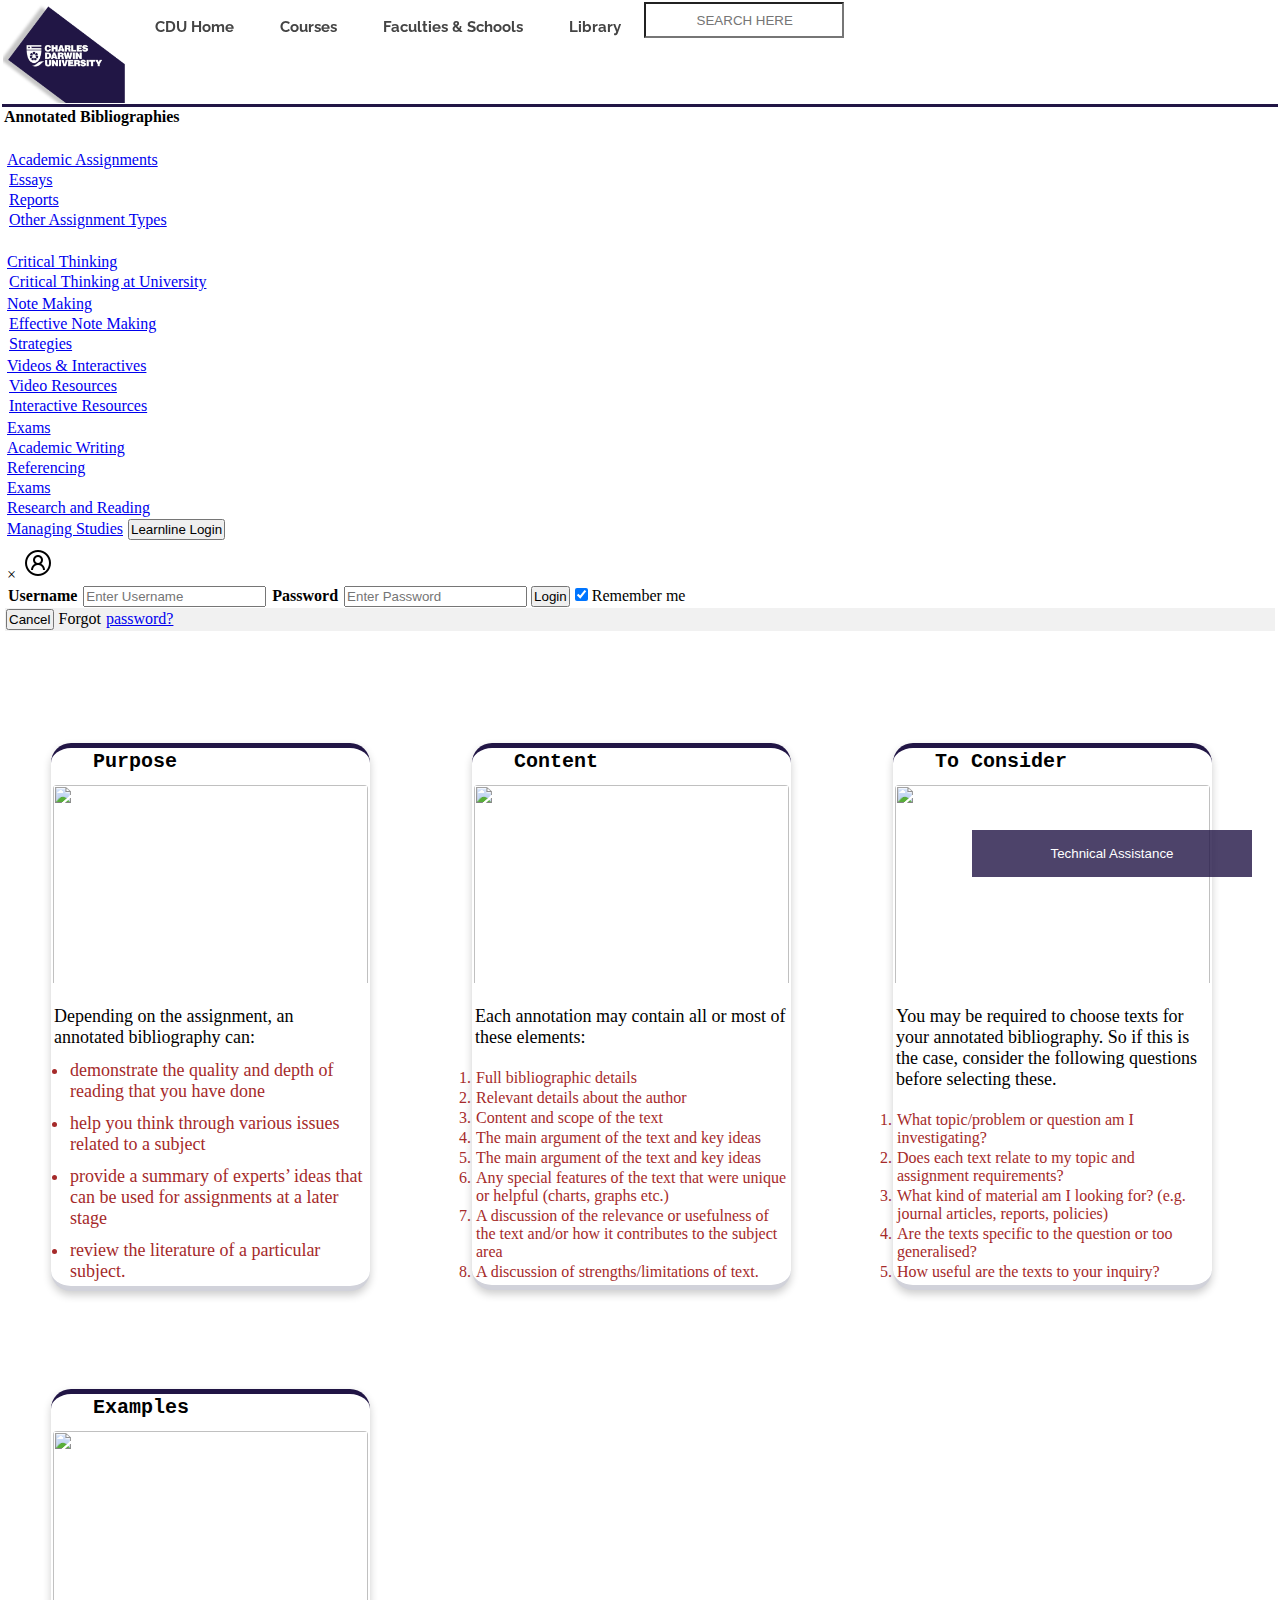
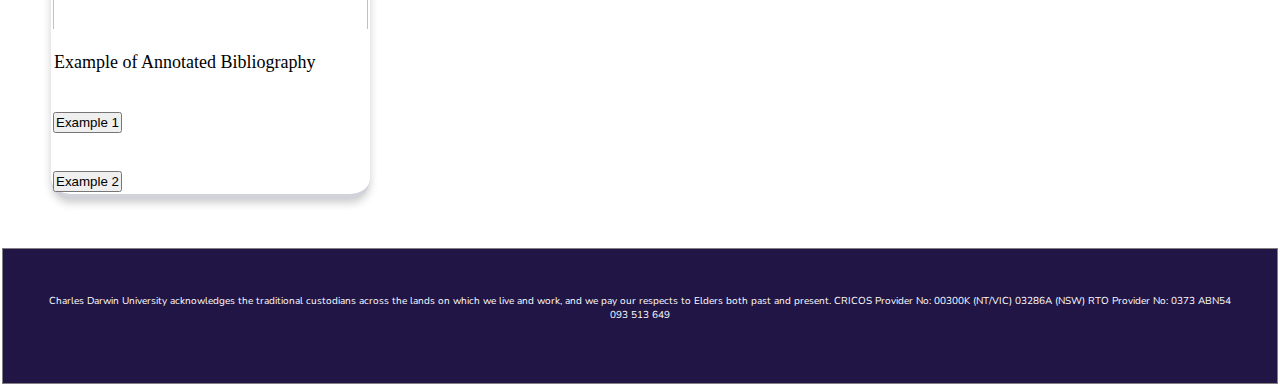
==== templates/Annotated.html @ 57c72ad7 "Signed-off-by: Samundradk <48338968+Samundradk@users.noreply.github.com> Annotated.html page same de" ====
<!DOCTYPE html>
<html lang="en">
  <head>
    <title>Study Skills | Introduction to Academic Assignments </title>
    <link rel="stylesheet" type="text/css" href="../css/min.css">
     <link rel="stylesheet" href="../css/navstyle.css">
       <link rel="stylesheet" href="../css/style.css">
            <link rel="stylesheet" href="../css/critique.css">
    <link href="https://fonts.googleapis.com/css?family=Nunito" rel="stylesheet">
    <link rel="stylesheet" href="https://use.fontawesome.com/releases/v5.8.2/css/all.css" integrity="sha384-oS3vJWv+0UjzBfQzYUhtDYW+Pj2yciDJxpsK1OYPAYjqT085Qq/1cq5FLXAZQ7Ay" crossorigin="anonymous">
        <meta charset="UTF-8">
    <meta name="description" content="Academic Assignments">
    <meta name="keywords" content="Team 3s, Study Skills, Academic Assignments, Essay, Drafting Essays,
                Constructing Essays, Sample Essays, Interactive Sample Essay, Reports, Report Formats,
                Reading and Writing about Data, Other Assignments, Critiques, Annotated bibliographies,
                Literature Reviews, Help with Assignments, Assignment Help">
		<meta name="author" content="Teams 3S, Sudarshan Kumar Bhattarai, Samundra Dhakal, Sarjeev Adhikari">
		<meta http-equiv="refresh" content="560">
		<meta name="viewport" content="width=device-width, initial-scale=1.0">
	</head>

<body>


<!--topnaVIgation-->

    <div id='cssnav'>
      <ul>
        <a href="http://learnline.cdu.edu.au/studyskills/index.html"><img src="../images/logo.jpg" class="logo-image" alt="Charles Darwin University"></a>
       <li ><a href='https://www.cdu.edu.au/'>CDU Home</a></li>
       <li><a href='http://stapps.cdu.edu.au/f?p=100:30:7686819669726:'>Courses</a></li>
       <li><a href='https://www.cdu.edu.au/faculties-schools'>Faculties & Schools</a></li>

       <li><a href='https://www.cdu.edu.au/library/'>Library</a></li>

       <!--search-->
       <input type="text" id="search" name="search"  placeholder="SEARCH HERE" />

    </ul>
  </div>

<div class="centered"> <strong>Annotated Bibliographies </strong></div>

<!--sidenav-->
<div id="sidebar" onclick="toggleSidebar()">
    <div class="toggle-btn">
      <span></span>
      <span></span>
      <span></span>
    </div>
    <nav class="navigation">
      <ul class="mainmenu">

        <li><a href="mvp.html">Academic Assignments</a>
           <ul class="submenu">
             <li><a href="mvp.html">Essays</a></li>
             <li><a href="mvp.html">Reports</a></li>
             <li><a href="mvp.html">Other Assignment Types</a><li>
            </ul>
          </li>

        <li><a href="#">Critical Thinking</a>
           <ul class="submenu">
             <li><a href="#">Critical Thinking at University</a></li>
           </ul>
         </li>

         <li><a href="#">Note Making</a>
            <ul class="submenu">
              <li><a href="#">Effective Note Making</a></li>
              <li><a href="#">Strategies</a></li>
             </ul>
           </li>

           <li><a href="#">Videos & Interactives</a>
              <ul class="submenu">
                <li><a href="#">Video Resources</a></li>
                <li><a href="#">Interactive Resources</a></li>
               </ul>
             </li>
            <li><a href="#">Exams</a>
            <li><a href="#">Academic Writing</a>
            <li><a href="#">Referencing</a>
            <li><a href="#">Exams</a>
            <li><a href="#">Research and Reading</a>
            <li><a href="#">Managing Studies</a>



    <button onclick="document.getElementById('id01').style.display='block'", style="width:auto;" >Learnline Login</button>
       </nav>
       <div id="id01" class="modal">

         <form class="modal-content animate" action="/action_page.php">
           <div class="imgcontainer">
             <span onclick="document.getElementById('id01').style.display='none'" class="close" title="Close Modal">&times;</span>

             <img src="../images/avatar.png" alt="Avatar" class="avatar">
           </div>

           <div class="container">
             <label for="uname"><b>Username</b></label>
             <input type="text" placeholder="Enter Username" name="uname" required>

             <label for="psw"><b>Password</b></label>
             <input type="password" placeholder="Enter Password" name="psw" required>

             <button type="submit">Login</button>
             <label>
               <input type="checkbox" checked="checked" name="remember"> Remember me
             </label>
           </div>

           <div class="container" style="background-color:#f1f1f1">
             <button type="button" onclick="document.getElementById('id01').style.display='none'" class="cancelbtn">Cancel</button>
             <span class="psw">Forgot <a href="#">password?</a></span>
           </div>
         </form>
       </div>


  </div>





<!--slideshow-->
                <div class="slideshow-container">

                <div class="mySlides fade">
                  <img src="../images/annotated1.jpg" alt=""  style="width:100%">
                </div>

                <div class="mySlides fade">
                  <img src="../images/annotated2.jpg" alt=""  style="width:100%">
                </div>

                <div class="mySlides fade">
                  <img src="../images/annotated5.jpg" alt=""  style="width:100%">
                </div>

                <div class="mySlides fade">
                  <img src="../images/annotated3.jpg" alt=""  style="width:100%">
                </div>

                <div class="mySlides fade">
                  <img src="../images/annotated4.jpg" alt=""  style="width:100%">
                </div>

                <div class="mySlides fade">
                  <img src="../images/content.jpg" alt=""  style="width:100%">
                </div>

                <div class="mySlides fade">
                  <img src="../images/ex.png" alt=""  style="width:100%">
                </div>


                </div>
                <br>

                <div style="text-align:center">
                  <span class="dot"></span>
                  <span class="dot"></span>
                  <span class="dot"></span>
                  <span class="dot"></span>
                  <span class="dot"></span>
                  <span class="dot"></span>
                  <span class="dot"></span>
                </div>







<!--card1-->
                    <div class="Design">
                      <h3>Purpose</h3>
                      <img src="../images/purpose.png" alt="" width="100%">
                    <div class="container">
                      <p>Depending on the assignment, an annotated bibliography can:</p>
                      <ul>
                        <li> demonstrate the quality and depth of reading that you have done</li>
                        <li>  help you think through various issues related to a subject </li>
                        <li>  provide a summary of experts’ ideas that can be used for assignments at a later stage </li>
                        <li>review the literature of a particular subject.</li>
                      </ul>
                      </div>
                    </div>





<!--card2-->
                    <div class="Design">
                      <h3> Content </h3>
                      <img src="../images/content.jpg" alt="" width="100%">
                    <div class="container">
                      <p>Each annotation may contain all or most of these elements: </p><br>
                      <ol>
                        <li> Full bibliographic details </li>
                        <li>  Relevant details about the author </li>
                        <li>Content and scope of the text</li>
                        <li>The main argument of the text and key ideas</li>
                        <li>The main argument of the text and key ideas</li>
                        <li>Any special features of the text that were unique or helpful (charts, graphs etc.)</li>
                        <li>A discussion of the relevance or usefulness of the text and/or how it contributes to the subject area</li>
                        <li>A discussion of strengths/limitations of text.</li>

                      </ol>

                    </div>
                  </div>



<!--card3-->
                  <div class="Design">
                    <h3>To Consider </h3>
                    <img src="../images/toconsider.png" alt="" width="100%">
                  <div class="container">
                    <p>You may be required to choose texts for your annotated bibliography. So if this is the case, consider the following questions before selecting these.</p><br>
                    <ol><li>What topic/problem or question am I investigating?</li>
                      <li>Does each text relate to my topic and assignment requirements?</li>
                      <li>What kind of material am I looking for? (e.g. journal articles, reports, policies)</li>
                      <li>Are the texts specific to the question or too generalised?</li>
                      <li>How useful are the texts to your inquiry?</li>


                    </ol>
              </div>
                </div>


<!--card4-->
                <div class="Design">
                  <h3> Examples </h3>
                  <img src="../images/ex.png" alt="" width="100%">
                <div class="container">
                  <p>Example of Annotated Bibliography</p>

                  <div class="example" id="ex1" onclick="ex1off()">

                    <img src="../images/ex1.PNG" alt="" >
                    </div>
                    <button onclick="ex1on()">Example 1</button>

                    <div class="example" id="ex2" onclick="ex2off()">
                      <img src="../images/ex2.PNG" alt="" >
                      </div>
                      <button onclick="ex2on()">Example 2</button>

                </div>
              </div>










                <!--footer-->
                    <div class="footer">
                      <div class="legal">
                        Charles Darwin University acknowledges the traditional custodians across the lands on which we live and work, and we pay our respects to Elders both past and present.

                CRICOS Provider No: 00300K (NT/VIC) 03286A (NSW) RTO Provider No: 0373

                ABN54 093 513 649
                      <div class="social-media-icons">
                        <a class="btn" href="http://www.facebook.com/home.php#!/CharlesDarwinUniversity"><i class="fab fa-facebook"></i></a>
                        <a class="btn" href="https://www.instagram.com/charlesdarwinuniversity/"><i class="fab fa-instagram"></i></a>
                        <a class="btn" href="http://twitter.com/CDUni"><i class="fab fa-twitter"></i></a>
                        <a class="btn" href="http://www.linkedin.com/company/charles-darwin-university?trk=copro_tab"><i class="fab fa-linkedin"></i></a>
                        <a class="btn" href="https://www.youtube.com/channel/UCKCcLzf49llRjQbNq3llFCg"><i class="fab fa-youtube"></i></a>
                        </div>
                      </div>
                    </div>
                <!--designing a live chat button-->
                      <button class="open-button" onclick="openForm()" >Technical Assistance</button>
                      <div class="chat-popup" id="myForm">
                        <form action="/action_page.php" class="form-container">
                          <h1>Hello!</h1>
                          <label for="msg"><b>How may we help you?</b></label>
                          <textarea placeholder="Type your message. We will connect you to a technical assistance. Thanks." name="msg" required></textarea>

                          <button type="submit" class="btn" >Send</button>
                          <button type="button" class="btn cancel" onclick="closeForm()">END CHAT</button>
                        </form>
                      </div>




                    <script src="../js/myscript.js"></script>
---- css/min.css ----
*{
  margin:0px;
  padding:1px;
  box-sizing:border-box;
}
body{
  background:white;
}
.logo-image{
  float:left;
  width: 20%;
  height: auto;

}

.main img{
  width:100%;
  border-radius: 7px;
  height:300px;
  display: inline-flex;
}

/*Styling the page title.*/
.page-title h1{
  font-family: 'Nunito', sans-serif;
  background-color: #211545;
  color:white;
  border:40px;
  width:100%;
  padding:25px;

}

/*Styling Footer*/
.footer{
  border:1px solid grey;
  bottom:2px;
  position: bottom;
  background-color:#211545;;
  padding:25px;
  font-family: 'Nunito', sans-serif;
  text-align: center;
}



/*Styling legal information at footer.*/
.legal{
	padding: 20px;
  display:block;
  color:white;
  font-size: 10px;
}


}

/*Responsive CSS*/

.logo-image{
    float: left;
    display:inline-flex;
    height: 2%;
    width: 2%;
  }



  @media screen and (min-width:600px){
  .main img{
    width:100%;
    height:500px;
    display:inline-flex;
  }

  .legal li {
  	display: inline-flex;
    padding:5px;
  }
  .logo-image{
      float: left;
      display:inline-flex;
      height:10%;
      width:10%;
    }
}



.Design {
  display: inline-table;
  box-shadow: 0 4px 8px 0 rgba(0,0,0,0.2);
  transition: 0.3s;
  background-color: white;
  min-height: auto;
  border-radius: 20px;
  border-top: 5px solid #211545;;
  border-bottom: 5px solid #d1d2da;
  margin:49px;

}

.Design:hover {
  box-shadow: 0 8px 16px 0 rgba(0,0,0,0.2);
}

.Design h3{
  margin-left: 40px;
  font-size: 20px;
  font-family: monospace;
}
 .Design img{
   margin-top: 10px;
   border-top-left-radius:5px;
   border-top-right-radius: 5px;
   height: 200px;
   margin-bottom: 20px;
 }
 .container p{
     font-size: 18px;
}

 .container ul li{
   font-size: 18px;
   padding-top: 10px;
   color:brown;
   margin-left:15px;
}
.container ol li{
  color: brown;

}
.container ul li a{
  color:black;
  font-size: 18px;
}
.container ul li a:hover{
  color:#993232;
  letter-spacing: 1px;

}

@media screen and (min-width:550px) {
  .Design, .p {
    width:25%;
    height: 40px;
  }


  @media screen and (min-width:1000px) {
    .container {
      width:100%
    }
    }



      /* Button used to open the chat form - fixed at the bottom of the page */
      .open-button {

        background-color: #211545;
        color: white;
        padding: 16px 20px;
        border: none;
        cursor: pointer;
        opacity: 0.8;
        position: fixed;
        bottom: 23px;
        right: 28px;
        width: 280px;

      }

      /* The popup chat - hidden by default */
      .chat-popup {

        display: none;
        position: fixed;
        bottom: 0;
        right: 15px;
        border: 3px solid #f1f1f1;
        z-index: 9;
      }

      /* Add styles to the form container */
      .form-container {
        max-width: 300px;
        padding: 10px;
        background-color: white;
        color: #211545;
      }

      /* Full-width textarea */
      .form-container textarea {
        width: 100%;
        padding: 15px;
        margin: 5px 0 22px 0;
        border: none;
        background: #f1f1f1;
        resize: none;
        min-height: 200px;
      }

      /* When the textarea gets focus, do something */
      .form-container textarea:focus {
        background-color: #ddd;
        outline: none;
      }

      /* Set a style for the submit/send button */
      .form-container .btn {
        background-color: #4CAF50;
        color: white;
        padding: 16px 20px;
        border: none;
        cursor: pointer;
        width: 100%;
        margin-bottom:10px;
        opacity: 0.8;
      }

      /* Add a red background color to the cancel button */
      .form-container .cancel {
        background-color: red;
      }

      /* Add some hover effects to buttons */
      .form-container .btn:hover, .open-button:hover {
        opacity: 1;
      }
---- css/navstyle.css ----
@import url(http://fonts.googleapis.com/css?family=Raleway);
#cssnav,
#cssnav ul,
#cssnav ul li,
#cssnav ul li a {
  margin: 0;
  padding: 0;
  border: 0;
  list-style: none;
  line-height: 1;
  display: block;
  position: relative;
  -webkit-box-sizing: border-box;
  -moz-box-sizing: border-box;
  box-sizing: border-box;




}
#cssnav:after,
#cssnav > ul:after {
  content: ".";
  display: block;
  clear: both;
  visibility: hidden;
  line-height: 0;
  height: 0;

}
#cssnav {
  width: auto;
  border-bottom: 3px solid #211545;
  font-family: Raleway, sans-serif;
  line-height: 1;

}
#cssnav ul {
  background: #ffffff;

}
#cssnav > ul > li {
  float: left;

}
#cssnav.align-center > ul {
  font-size: 0;
  text-align: center;
}
#cssnav.align-center > ul > li {
  display: inline-block;
  float: none;
}
#cssnav.align-right > ul > li {
  float: right;
}
#cssnav.align-right > ul > li > a {
  margin-right: 0;
  margin-left: -4px;
}
#cssnav > ul > li > a {
  z-index: 2;
  padding: 18px 25px 12px 25px;
  font-size: 15px;
  font-weight: 400;
  font-weight: bolder;
  text-decoration: none;
  color: #444444;
  -webkit-transition: all .2s ease;
  -moz-transition: all .2s ease;
  -ms-transition: all .2s ease;
  -o-transition: all .2s ease;
  transition: all .2s ease;
  margin-right: -4px;
}
#cssnav > ul > li.active > a,
#cssnav > ul > li:hover > a,
#cssnav > ul > li > a:hover {
  color: #ffffff;
}
#cssnav > ul > li > a:after {
  position: absolute;
  left: 0;
  bottom: 0;
  right: 0;
  z-index: -1;
  width: 100%;
  height: 120%;
  border-top-left-radius: 8px;
  border-top-right-radius: 8px;
  content: "";
  -webkit-transition: all .2s ease;
  -o-transition: all .2s ease;
  transition: all .2s ease;
  -webkit-transform: perspective(5px) rotateX(2deg);
  -webkit-transform-origin: bottom;
  -moz-transform: perspective(5px) rotateX(2deg);
  -moz-transform-origin: bottom;
  transform: perspective(5px) rotateX(2deg);
  transform-origin: bottom;
}
#cssnav > ul > li.active > a:after,
#cssnav > ul > li:hover > a:after,
#cssnav > ul > li > a:hover:after {
  background: #211545;
}
input#search {
    background-image: url("search.png");
    background-repeat: no-repeat;
    background-size: contain;
    text-indent: 50px;
    width: 200px;
    height: 36px;
}
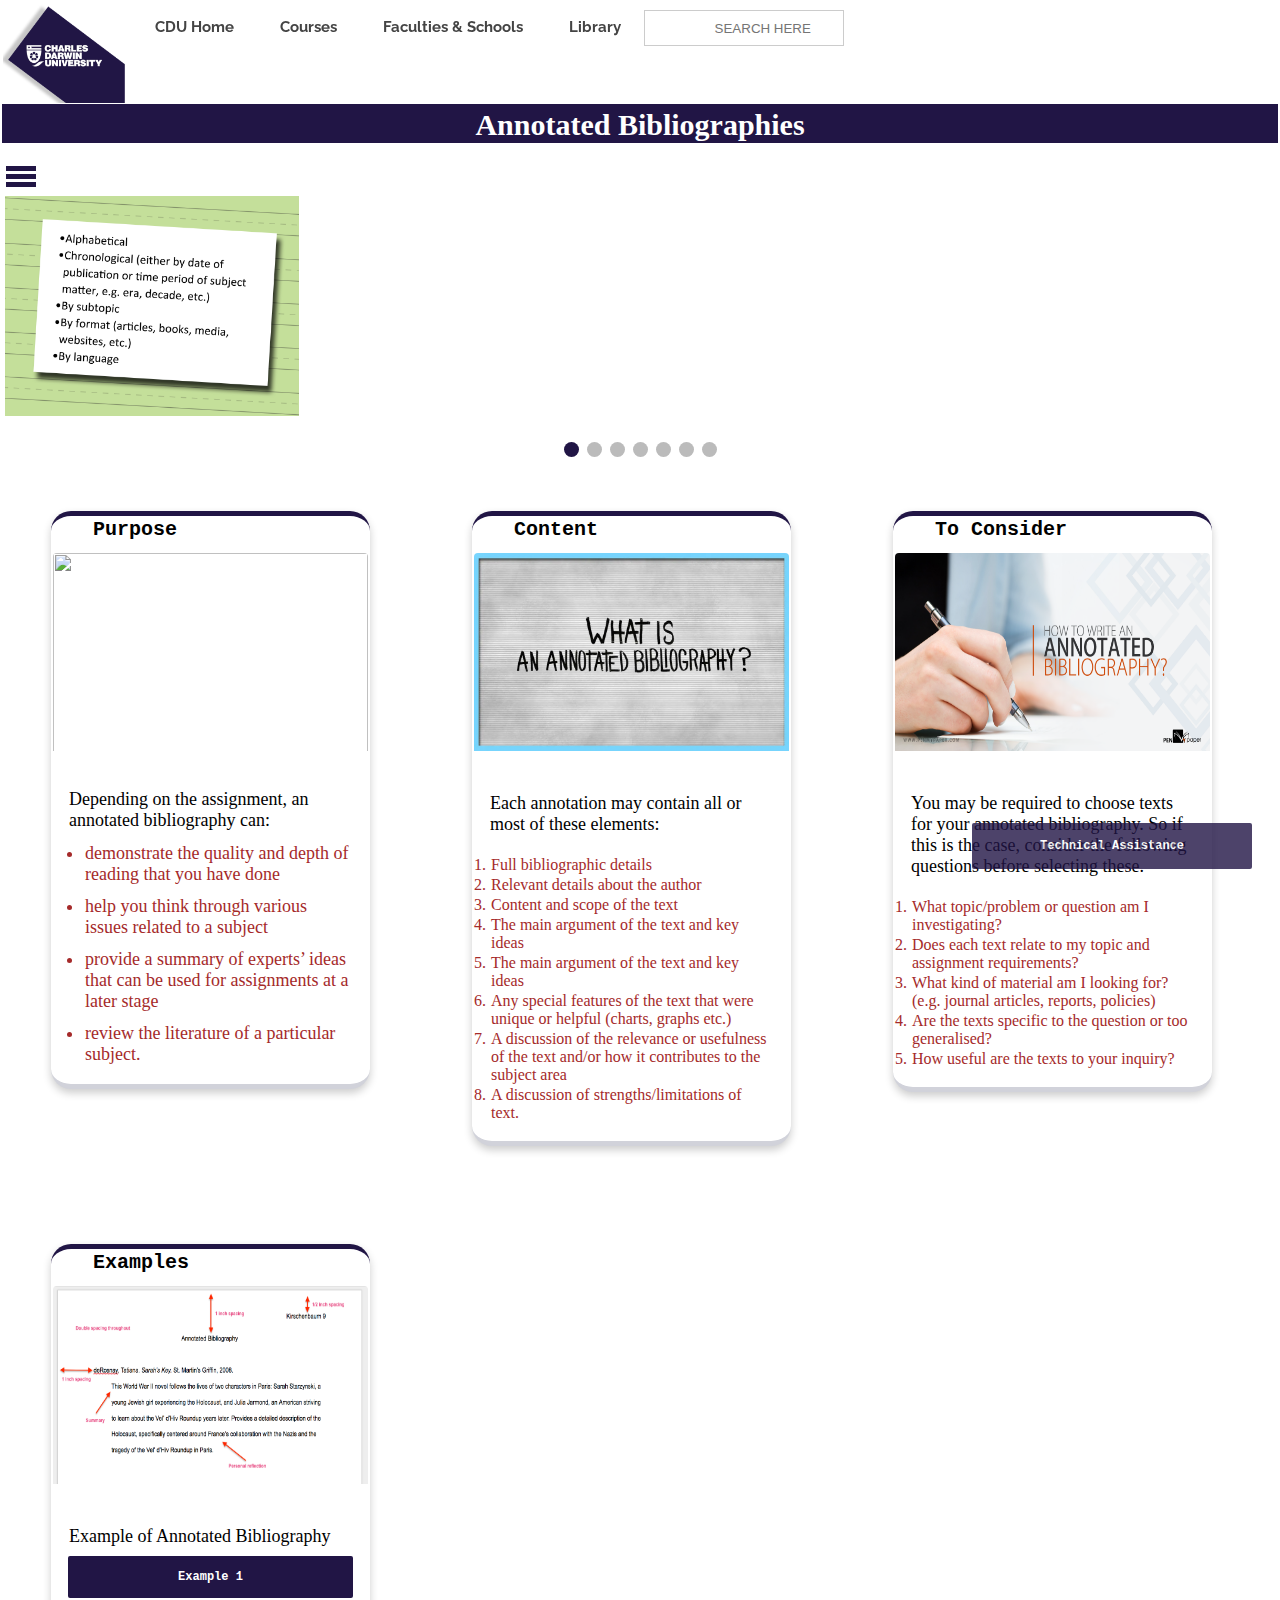
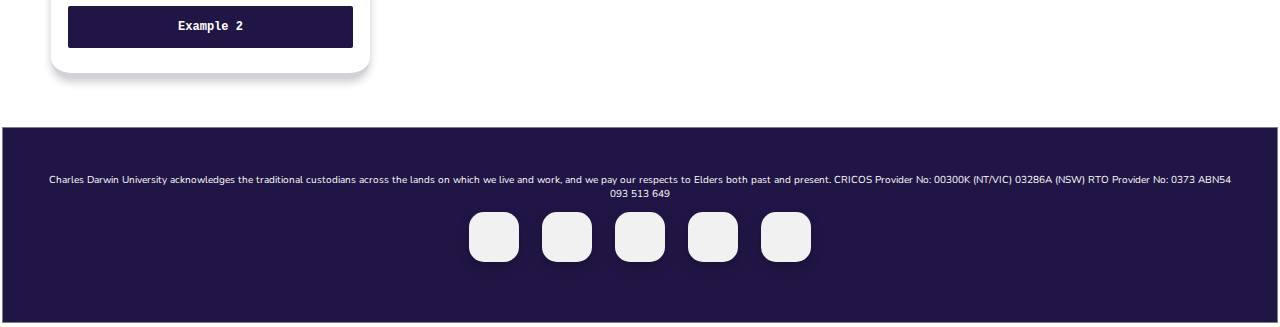
==== commit d760a9aa: "Signed-off-by: Samundradk <48338968+Samundradk@users.noreply.github.com>" ====
--- a/templates/Annotated.html
+++ b/templates/Annotated.html
@@ -4,7 +4,7 @@
     <title>Study Skills | Introduction to Academic Assignments </title>
     <link rel="stylesheet" type="text/css" href="../css/min.css">
      <link rel="stylesheet" href="../css/navstyle.css">
-       <link rel="stylesheet" href="../css/style.css">
+       <link rel="stylesheet" href="../css/sidemenu.css">
             <link rel="stylesheet" href="../css/critique.css">
     <link href="https://fonts.googleapis.com/css?family=Nunito" rel="stylesheet">
     <link rel="stylesheet" href="https://use.fontawesome.com/releases/v5.8.2/css/all.css" integrity="sha384-oS3vJWv+0UjzBfQzYUhtDYW+Pj2yciDJxpsK1OYPAYjqT085Qq/1cq5FLXAZQ7Ay" crossorigin="anonymous">
--- a/css/sidemenu.css
+++ b/css/sidemenu.css
@@ -0,0 +1,410 @@
+.submenu{
+  display: none;
+  overflow: hidden;
+  max-height: 0.1px;
+  -webkit-transition: all 0.5s ease-out;
+  text-align: left;
+  font-size: 12px;
+  margin:0px;
+}
+
+
+.mainmenu{
+  font-size: 14px;
+  background-color:  #211545;
+  margin: 0px;
+  color: white;
+  font-weight: bolder;
+  height: 100%;
+  opacity: 0.7;
+}
+.mainmenu a:hover{
+  color: black;
+  background-color: white;
+  font-style: normal;
+  display: inline-flex;
+}
+.mainmenu a{
+  display: inherit;
+  color: white;
+  height: 35.7px;
+  text-decoration: none;
+}
+button {
+  background-color: white;
+  color: #211545;
+  border-radius: 2px;
+  padding: 14px 52px;
+  margin: 8px 10px;
+  border: none;
+  cursor: pointer;
+  font-size: 12px;
+  font-weight: bolder;
+  font-family: monospace;
+  display: block;
+}
+
+button:hover {
+  opacity: 1;
+  color: white;
+  font-family: monospace;
+}
+
+.navigation{
+  width: 200px;
+  height: inherit;
+
+  padding-left: 20px;
+  padding-top: 20px;
+  position: absolute; /* Sit on top of the page content */
+
+
+  z-index: 2; /* Specify a stack order in case you're using a different order for other elements */
+  cursor: pointer; /* Add a pointer on hover */
+}
+
+.navigation ul{
+  display: grid;
+  list-style: none;
+  flex-direction:column;
+  justify-content: center;
+}
+nav{
+  float: left;
+}
+
+
+/*try gsreko css*/
+#sidebar {
+  position:relative;
+  display: inline-flex;
+  left:-230px;
+  transition:all 500ms linear;
+  float:left;
+  opacity: 1;
+  cursor: pointer;
+
+
+}
+
+
+#sidebar.active {
+  left: 0px;
+}
+
+#sidebar ul li {
+  list-style: none;
+
+
+}
+.toggle-btn {
+  position: absolute;
+  left: 230px;
+  top: 20px;
+  color: blue;
+  background-color: white;
+  border-radius: 15px;
+
+
+}
+.toggle-btn span{
+  display:block;
+  width:30px;
+  height:5px;
+  background-color:#211545;
+  margin:2.7px;
+}
+/* Extra styles for the cancel button */
+.cancelbtn {
+  width: auto;
+  padding: 10px 18px;
+  background-color: #f44336;
+}
+
+/* Center the image and position the close button */
+.imgcontainer {
+  text-align: center;
+  margin: 24px 0 12px 0;
+  position: relative;
+}
+
+img.avatar {
+  width: 10%;
+  border-radius: 80%;
+}
+
+.container {
+  padding: 16px;
+}
+
+span.psw {
+  float: right;
+  padding-top: 16px;
+}
+
+/* The Modal (background) */
+.modal {
+  display: none; /* Hidden by default */
+  position: fixed; /* Stay in place */
+  z-index: 1; /* Sit on top */
+  left: 0;
+  top: 0;
+  width: 100%; /* Full width */
+  height: 100%; /* Full height */
+  overflow: auto; /* Enable scroll if needed */
+  background-color: rgb(0,0,0); /* Fallback color */
+  background-color: rgba(0,0,0,0.4); /* Black w/ opacity */
+  padding-top: 60px;
+}
+
+/* Modal Content/Box */
+.modal-content {
+  background-color: #fefefe;
+  margin: 5% auto 15% auto; /* 5% from the top, 15% from the bottom and centered */
+  border: 1px solid #888;
+  width: 80%; /* Could be more or less, depending on screen size */
+}
+
+/* The Close Button (x) */
+.close {
+  position: absolute;
+  right: 25px;
+  top: 0;
+  color: #000;
+  font-size: 35px;
+  font-weight: bold;
+}
+
+.close:hover,
+.close:focus {
+  color: red;
+  cursor: pointer;
+}
+
+/* Add Zoom Animation */
+.animate {
+  -webkit-animation: animatezoom 0.6s;
+  animation: animatezoom 0.6s
+}
+
+@-webkit-keyframes animatezoom {
+  from {-webkit-transform: scale(0)}
+  to {-webkit-transform: scale(1)}
+}
+
+@keyframes animatezoom {
+  from {transform: scale(0)}
+  to {transform: scale(1)}
+}
+
+/* Change styles for span and cancel button on extra small screens */
+@media screen and (min-width: 00px) {
+  span.psw {
+     display: block;
+     float: none;
+  }
+  .cancelbtn {
+     width: 100%;
+  }
+  .submenu{
+    overflow: hidden;
+    max-height: 0.1px;
+    -webkit-transition: all 0.5s ease-out;
+    text-align: left;
+    font-size: 12px;
+    margin:0px;
+  }
+
+  .mainmenu li:hover .submenu{
+    max-height: 230px;
+  }
+
+
+  .toggle-btn {
+    position: absolute;
+    left: 230px;
+    top: 20px;
+    color: blue;
+    background-color: white;
+    border-radius: 15px;
+
+
+  }
+}
+/* Full-width input fields */
+input[type=text], input[type=password] {
+  width: 100%;
+  padding: 12px 20px;
+  margin: 8px 0;
+  display: inline-block;
+  border: 1px solid #ccc;
+  box-sizing: border-box;
+}
+
+/* Set a style for all buttons */
+button {
+  background-color: #211545;
+  color: white;
+  padding: 14px 20px;
+  margin: 8px 0;
+  border: none;
+  cursor: pointer;
+  width: 100%;
+}
+
+button:hover {
+  opacity: 0.8;
+  background-color: black;
+}
+
+
+/*Social Media icons*/
+
+.social-media-icons{
+  display:block;
+  width:100%;
+  text-align:center;
+
+}
+
+.btn{
+  display: inline-block;
+  width: 50px;
+  height: 50px;
+  background: #f1f1f1;
+  margin: 10px;
+  border-radius: 30%;
+  box-shadow: 0 5px 15px -5px #00000070;
+  color:#211545;
+  overflow:hidden;
+  position: relative;
+}
+
+.btn i{
+  line-height: 50px;
+  font-size: 36px;
+  transition: 0.2s linear;
+
+}
+.centered {
+    font-style: sans-serif;
+    font-size:35px;
+    color:#ffffff;
+    border:1px;
+    background-color:#211545;
+    text-align: center;
+  }
+
+
+
+.btn::before{
+  content:".";
+  position: absolute;
+  width:120%;
+  height: 120%;
+  left:-110%;
+  top:90%;
+  background-color:#3498db;
+  transform:rotate(45deg);
+}
+
+
+
+@keyframes aaa{
+  0%{
+    left:-110%;
+    top:90%;
+  }50%{
+    left:10%;
+    top:-30%;
+  }100%{
+    top:-10%;
+    left:-10%;
+  }
+}
+
+
+
+.centered {
+    display:block;
+    font-style: sans-serif;
+    font-size:30px;
+    color:#ffffff;
+    border:0;
+    background-color:#211545;
+    text-align: center;
+  }
+
+  /* Button used to open the chat form - fixed at the bottom of the page */
+  .open-button {
+
+    background-color: #211545;
+    color: white;
+    padding: 16px 20px;
+    border: none;
+    cursor: pointer;
+    opacity: 0.8;
+    position: fixed;
+    bottom: 23px;
+    right: 28px;
+    width: 280px;
+
+  }
+
+  /* The popup chat - hidden by default */
+  .chat-popup {
+
+    display: none;
+    position: fixed;
+    bottom: 0;
+    right: 15px;
+    border: 3px solid #f1f1f1;
+    z-index: 9;
+  }
+
+  /* Add styles to the form container */
+  .form-container {
+    max-width: 300px;
+    padding: 10px;
+    background-color: white;
+    color: #211545;
+  }
+
+  /* Full-width textarea */
+  .form-container textarea {
+    width: 100%;
+    padding: 15px;
+    margin: 5px 0 22px 0;
+    border: none;
+    background: #f1f1f1;
+    resize: none;
+    min-height: 200px;
+  }
+
+  /* When the textarea gets focus, do something */
+  .form-container textarea:focus {
+    background-color: #ddd;
+    outline: none;
+  }
+
+  /* Set a style for the submit/send button */
+  .form-container .btn {
+    background-color: #4CAF50;
+    color: white;
+    padding: 16px 20px;
+    border: none;
+    cursor: pointer;
+    width: 100%;
+    margin-bottom:10px;
+    opacity: 0.8;
+  }
+
+  /* Add a red background color to the cancel button */
+  .form-container .cancel {
+    background-color: red;
+  }
+
+  /* Add some hover effects to buttons */
+  .form-container .btn:hover, .open-button:hover {
+    opacity: 1;
+  }
--- a/css/critique.css
+++ b/css/critique.css
@@ -0,0 +1,87 @@
+/* Slideshow container */
+.slideshow-container {
+  max-width: 300px;
+  position: relative;
+  margin-top:50px;
+}
+/* The dots/bullets/indicators */
+.dot {
+  height: 15px;
+  width: 15px;
+  margin: 0 2px;
+  background-color: #bbb;
+  border-radius: 50%;
+  display: inline-block;
+  transition: background-color 0.6s ease;
+}
+
+.active {
+  background-color: #211545;
+}
+/* Fading animation */
+.fade {
+  -webkit-animation-name: fade;
+  -webkit-animation-duration: 1.5s;
+  animation-name: fade;
+  animation-duration: 1.5s;
+}
+
+@-webkit-keyframes fade {
+  from {opacity: .4}
+  to {opacity: 1}
+}
+
+@keyframes fade {
+  from {opacity: .4}
+  to {opacity: 1}
+}
+
+/* On smaller screens, decrease text size */
+@media only screen and (max-width: 300px) {
+}
+#prep, #part, #overlay, #li, #ex1, #ex2,#ex3{
+  position:  fixed;
+  display: none;
+  width: 100%;
+  height: 100%;
+  top: 0;
+  left: 0;
+  right: 0;
+  bottom: 0;
+  background-color: rgba(0,0,0,0.5);
+  z-index: 2;
+  cursor: pointer;
+  overflow-y: auto;
+  overflow: scroll;
+}
+
+
+#text{
+  position: absolute;
+  top: 50%;
+  left: 50%;
+  font-size: 16px;
+  color: black;
+  background-color: white;
+  font-family: monospace;
+  font-weight: bolder;
+  transform: translate(-50%,-50%);
+  -ms-transform: translate(-50%,-50%);
+}
+.example>img{
+  width: 44%;
+  height: 90%;
+  margin: 30px 0px 0px 70px;
+  display: inline-flex;
+}
+@media only screen and (max-width: 600px) {
+  .example>img{
+    width: 100%;
+    height: 100%;
+    margin: 0 0 0 0;
+  }
+  #text{
+    left: 37%;
+    top: 70%;
+  }
+}
